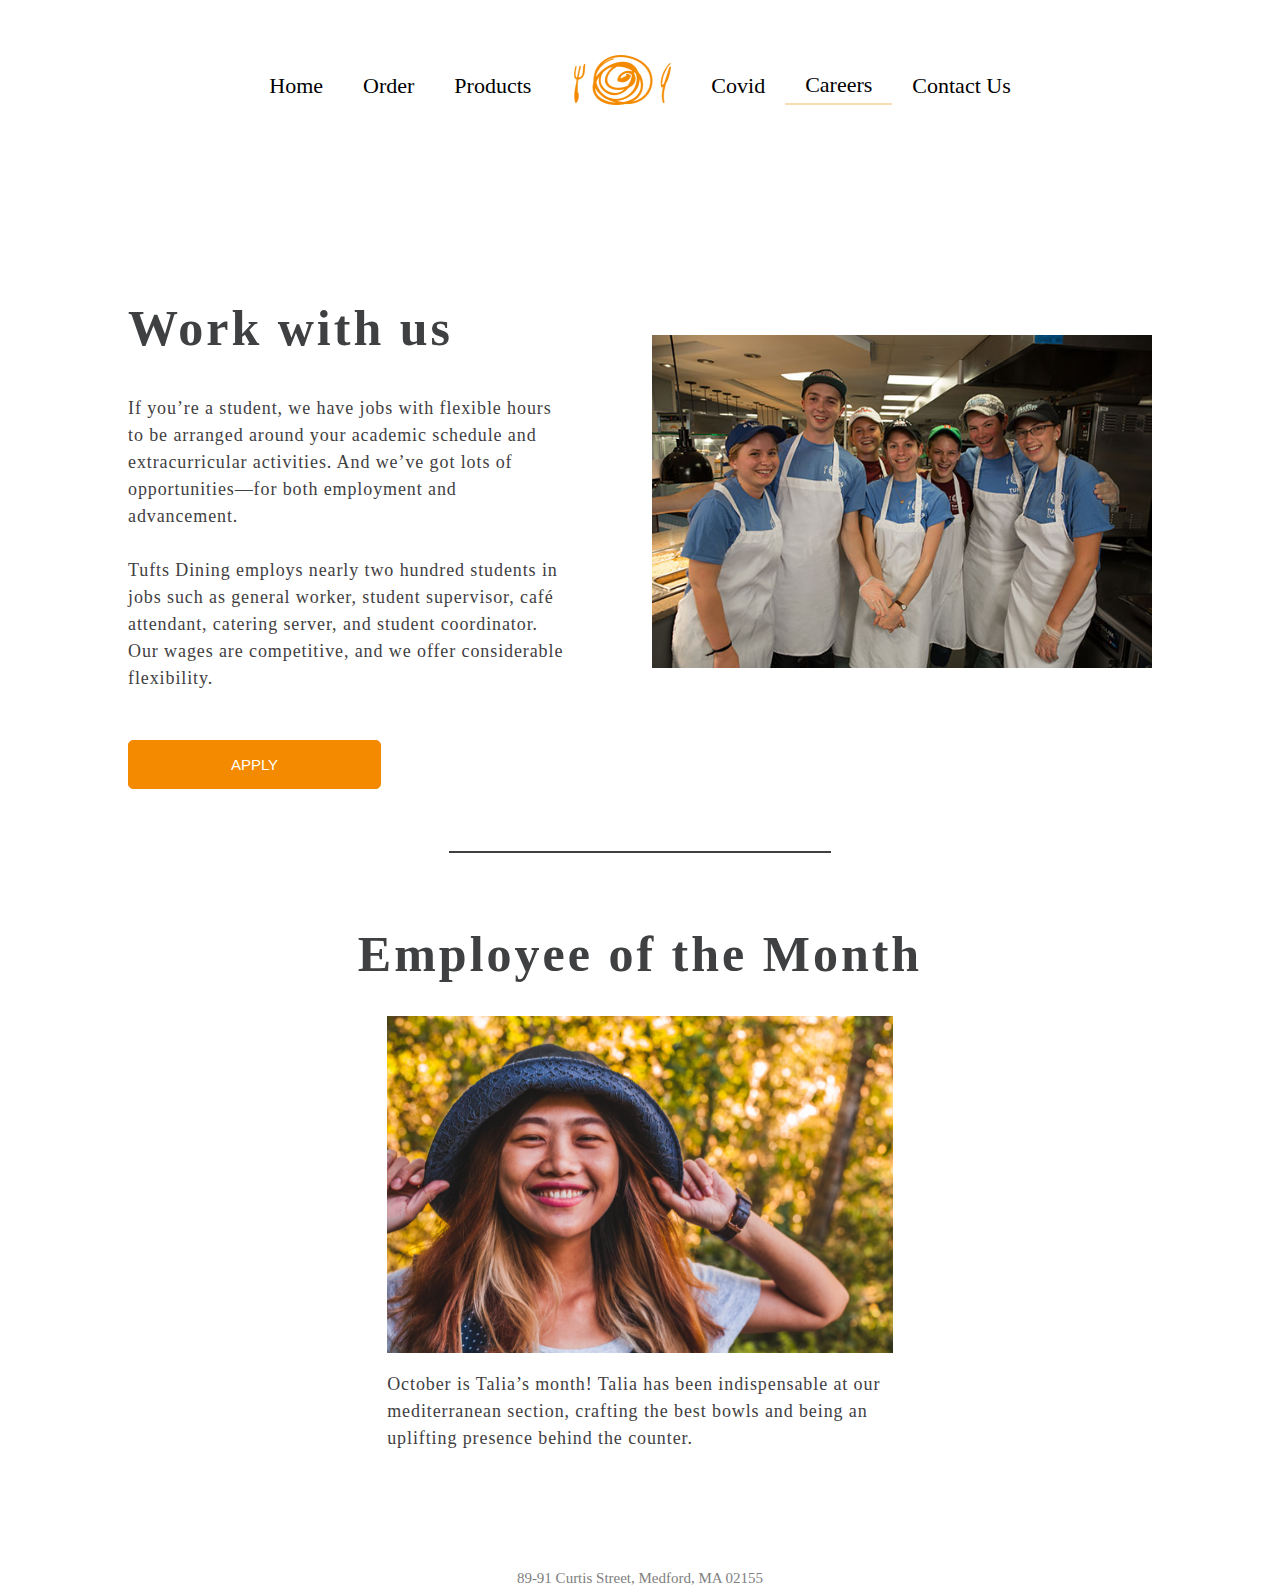
==== career.html @ c129bde1 "nav bar mobile friendly" ====
<!DOCTYPE html>

<html lang="en">
<head>
  <meta charset="utf-8">

  <title>Career</title>
  <!-- <meta name="description" content=""> -->
  <!-- <meta name="author" content=""> -->
  <meta name=‘viewport’ content=“width=device-width, initial-scale=1”>
  <!-- <link rel="stylesheet" href="css/styleorder.css"> -->
  <link rel="stylesheet" href="css/style.css">
  <style type="text/css">
  	  div.grandparent 
  	  {
  		display: flex;
  		flex-direction: row;
  	  	margin-left: 120px;
  	  	margin-right: 120px;
  	  	/*border: 3px solid blue;*/
  	  	margin-top: 0px;
  	  }

  	  div.work-with-us-container 
  	  {	
  	  	display: flex;
  	  	flex-direction: column;
  	  	margin-right: 40px;
  	  	margin-top: 100px;
  	  	/*border: 3px solid red;*/
	   }

	  div.student-image-div 
	  {
  		margin-top: 140px;
  		/*margin-bottom: 0px;*/
  		margin-left: 40px;
  		max-width: 100%;
  		/*border: 3px solid black;*/
	  }

  	  h2 
  	  {	
		/*font-family: Playfair Display;
		font-style: normal;
		font-weight: bold;
		font-size: 50px;
		line-height: 67px;
		letter-spacing: 0.06em;
		color: #3F4042;*/
  	  }

	  p 
	  { 	
		/*font-family: Avenir;
		font-style: normal;
		font-weight: normal;
		font-size: 18px;
		line-height: 27px;
		letter-spacing: 0.05em;
		color: #3F4042;*/
	  }

	  input.apply 
	  {
		width: 253px;
		height: 49px;
		margin-top: 30px;
		background-color: #F38A00;
		color: #FFFFFF;
		border: 1px solid #F38A00;
		border-radius: 5px;
		font-size: 15px;
		outline: none;
	  }

	  input.apply:hover 
	  {
		background-color: #D97B00;
	  }
		
	  img.students 
	  {
		width: 600px;
		box-sizing: border-box;
	  }

	  hr 
	  {
	  	border: 1px solid #3F4042;
	  	width: 30%;
	  }

	  img.employee 
	  {
		display: block;
		box-sizing: border-box;
		margin-left: auto;
		margin-right: auto;
		width: 40%;
	  }
		
	  #employeeTextDiv
	  {
		/*font-family: Avenir;
		font-style: normal;
		font-weight: normal;
		font-size: 18px;
		line-height: 27px;
		letter-spacing: 0.05em;
		color: #3F4042;*/
		display: block;
		box-sizing: border-box;
		margin-left: auto;
		margin-right: auto;
		width: 40%;
		text-align: left;
	  }

	  @media (max-width: 1300px)
	  {
	  	img.students 
	  	{
	  		width: 500px;
	  	}
	  }

	  @media (max-width: 1000px)
	  {
	  	img.students
	  	{
	  		width: 450px;
	  	}

	  	div.grandparent
	  	{
	  		flex-direction: column-reverse;
	  		margin-left: 80px;
  	  		margin-right: 80px;
  	  		justify-content: center;
	  	}

	  	div.student-image-div 
	    {
	  		margin-top: 210px;
	  		margin-left: 0px;
	  		margin-right: 0px;
	  		display: flex;
	  		justify-content: center;
	    }

	    div.work-with-us-container 
  	  	{	
	  	  	display: flex;
	  	  	flex-direction: column;
	  	  	margin-top: 15px;
	  	  	align-items: center;
	  	  	margin-right: 0px;
	  	  	margin-left: 0px;
	    }

	    h2
	    {
	    	text-align: center;
	    	font-size: 90px;
			line-height: 80px;
	    }

	    .text-block, #employeeTextDiv
	    {
	    	text-align: center;
	    	font-size: 40px;
	    	line-height: 60px;
	    }

	    input.apply 
	  	{
		width: 400px;
		height: 100px;
		font-size: 40px;
		
	  	}

	    hr 
	    {
	  		width: 70%;
	    }

	    img.employee
	    {
	    	width: 60%;
	    }

	    #employeeTextDiv
	  	{
	  		width: 60%;
	  	}
  </style>

  <script language="javascript">
  	window.onload = function()
	{
		document.getElementById("apply-button").onclick = 
		function()
		{
			do 
			{
				email = prompt("Please enter your email to register interest for this position:", "john.doe@tufts.edu");
				promptAgain = false;
				if (email.endsWith("@gmail.com") || email.endsWith("@hotmail.com") || email.endsWith("@yahoo.com") 
					|| email.endsWith(".edu") || email.endsWith(".net") || email.endsWith(".com"))
				{
					promptAgain = false;
					alert("Thank you!");
				}
				else 
				{
					alert("Invalid email. Please try again.");
					promptAgain = true;
				}
			}
			while (promptAgain);
		}
	}
  </script>

</head>

<body>
	<nav>
		<div class="nav">
			<div class="nav-item"><a href="index.html" >Home</a></div>
			<div class="nav-item"><a href="order.html" >Order</a></div>
			<div class="nav-item"><a href="products.html" >Products</a></div>
			<div class="nav-item" id="logo"><a href="index.html"> <img src="images/logoSecondary.png"/></a></div>
			<div class="nav-item"><a href="covid.html" >Covid</a></div>
			<div class="nav-item" id="current-page"><a href="career.html" >Careers</a></div>
			<div class="nav-item"><a href="contact.html" >Contact Us</a></div>
		</div>

		<div class="nav-mobile" style="margin-top: 50px; margin-bottom: 18px;">
        <div class="nav-item-mobile"><a href="index.html" >Home</a></div>
        <div class="nav-item-mobile"><a href="order.html" >Order</a></div>
        <div class="nav-item-mobile"><a href="products.html" >Products</a></div>
      </div>
      <div class="nav-mobile" style="margin-bottom: 10px;">
        <div class="nav-image-mobile"><a href="index.html"> <img src="images/logoSecondary.png"/></a></div>
      </div>
      <div class="nav-mobile" style="margin-bottom: 75px;">
        <div class="nav-item-mobile"><a href="covid.html" >Covid</a></div>
        <div class="nav-item-mobile" id="current-page"><a href="career.html" >Careers</a></div>
        <div class="nav-item-mobile"><a href="contact.html" >Contact Us</a></div>
      </div>
	</nav>
	<div class="grandparent">
		<div class="work-with-us-container">
			<!-- <div class="work-with-us-child "> -->
				<h2 style="margin-bottom:15px; margin-top: 0px;">
					Work with us
				</h2>
			<!-- </div> -->
			<!-- <div class="work-with-us-child "> -->
				<p class="text-block">
			  		If you’re a student, we have jobs with flexible hours to be arranged around your academic schedule and extracurricular activities. And we’ve got lots of opportunities—for both employment and advancement.
					<br/> <br/>
					Tufts Dining employs nearly two hundred students in jobs such as general worker, student supervisor, café attendant, catering server, and student coordinator. Our wages are competitive, and we offer considerable flexibility.
				</p>
			<!-- </div> -->
			<div class="work-with-us-child ">
				<input class="apply" type="button" value="APPLY" id="apply-button">	
			</div>
		</div>
		<div class="student-image-div">
			<div>
			<img class="students" src="images/careers-image.jpg"/>
			</div>
		</div>
	</div>
	<br/> <br/> <br/>
	<hr />
	<br/>
	<h2 style="margin-bottom: 10px; text-align: center;">
		Employee of the Month
	</h2>
	<br/>
	<img class="employee" src="images/smiling-woman.jpg"/>
	<br/>
	<div class="text-block" id="employeeTextDiv">
		October is Talia’s month! Talia has been indispensable at our mediterranean section, crafting the best bowls and being an uplifting presence behind the counter.
	</div>
	<br/>

	<footer>
      <div>89-91 Curtis Street, Medford, MA 02155</div>
    </footer>
</body>
</html>
---- css/styleorder.css ----
h1 {
	font-family: Playfair Display;
	font-style: normal;
	font-weight: bold;
	font-size: 50px;
}

.is-mobile {display:none;}

header {
	display: flex;
	align-items: center;
}

/*div img {
	width: 225px;
	height: 225px;
}*/

.grid-container {
	display: grid;
	grid-template-columns: 33% 33% 33%;
	grid-template-rows: 241.5px 241.5px 241.5px;
	margin: 5%;
}

.grid-item {display: flex;}

a {text-decoration: none; color: #000;}

a:hover {color: #F38A00;}

h3 {
	margin: 0px 24px;
	font-weight: 800;
	font: 18px Avenir;
	line-height: 147.6%;
	letter-spacing: 0.06em;
}

h4 {
	font: 24px Playfair Display;
	font-weight: bold;
	line-height: 32px;
	letter-spacing: 0.06em;
	color: #F38A00;
	margin-left: 24px;
}

/*footer {
    font: 15px Avenir !important; 
    color: grey; 
    position: fixed;
    left: 5%;
    bottom: 0; 
    text-align: center;
    width: 100%;
}*/
---- css/style.css ----
div.child {
    margin-left: 120px;
    margin-right: 120px;
}

h1 {	
    font-family: Playfair Display;
    font-style: normal;
    font-weight: bold;
    font-size: 50px;
    line-height: 67px;
    letter-spacing: 0.06em;
    color: #3F4042;

}

h2 {	
    font-family: Playfair Display;
    font-style: normal;
    font-weight: bold;
    font-size: 50px;
    line-height: 67px;
    letter-spacing: 0.06em;
    color: #3F4042;
}

.text-block { 	
    font-family: Avenir;
    font-style: normal;
    font-weight: normal;
    font-size: 18px;
    line-height: 27px;
    letter-spacing: 0.05em;
    color: #3F4042;
}

ul {
    font-family: Avenir;
    font-style: normal;
    font-weight: normal;
    font-size: 18px;
    line-height: 27px;
    letter-spacing: 0.05em;
    color: #3F4042;
}

footer {
    font: 15px Avenir !important; 
    color: grey; 
    text-align: center;
    width: 100%;
    margin-top: 100px;
}

.nav {
    display: flex; 
    align-items: center; 
    justify-content: center;
    flex-direction: row;
    flex-wrap: wrap;
    margin-left: 120px;
    margin-right: 120px;
    margin-top: 50px;
    margin-bottom: 75px;
}
                
.nav-item {
    font-family: Avenir;
    font-style: normal;
    font-weight: 500;
    font-size: 22px;
    line-height: 27px;
    color: #000000;

    display: inline-block;
    list-style-type: none;
    padding: 5px 20px 5px 20px;
    box-sizing: border-box;
    text-align: center;
}
                
.nav-item:hover {
    color: #F38A00; 
}

.nav-mobile {
    display: none;
}

.nav-item-mobile {
    display: none;
}

.nav-image-mobile {
    display: none;
}

#current-page {
    border-bottom: 2px solid rgba(243, 138, 0, 0.3); 
}
                
nav a {
    text-decoration: none; 
    color: inherit
}

@media (max-width: 1000px) {
.nav {
    display: none;
}

.nav-item {
    font-size: 30px;
}

.nav-mobile {
    display: flex; 
    align-items: center; 
    justify-content: center;
    flex-direction: row;
    flex-wrap: wrap;
    margin-left: 120px;
    margin-right: 120px;
}

.nav-item-mobile {
    font-family: Avenir;
    font-style: normal;
    font-weight: 500;
    font-size: 30px;
    line-height: 27px;
    color: #000000;

    display: inline-block;
    list-style-type: none;
    padding: 5px 20px 5px 20px;
    box-sizing: border-box;
    text-align: center;
}

.nav-image-mobile {
    display: inline-block;
    list-style-type: none;
    padding: 5px 20px 5px 20px;
    box-sizing: border-box;
    text-align: center;
}
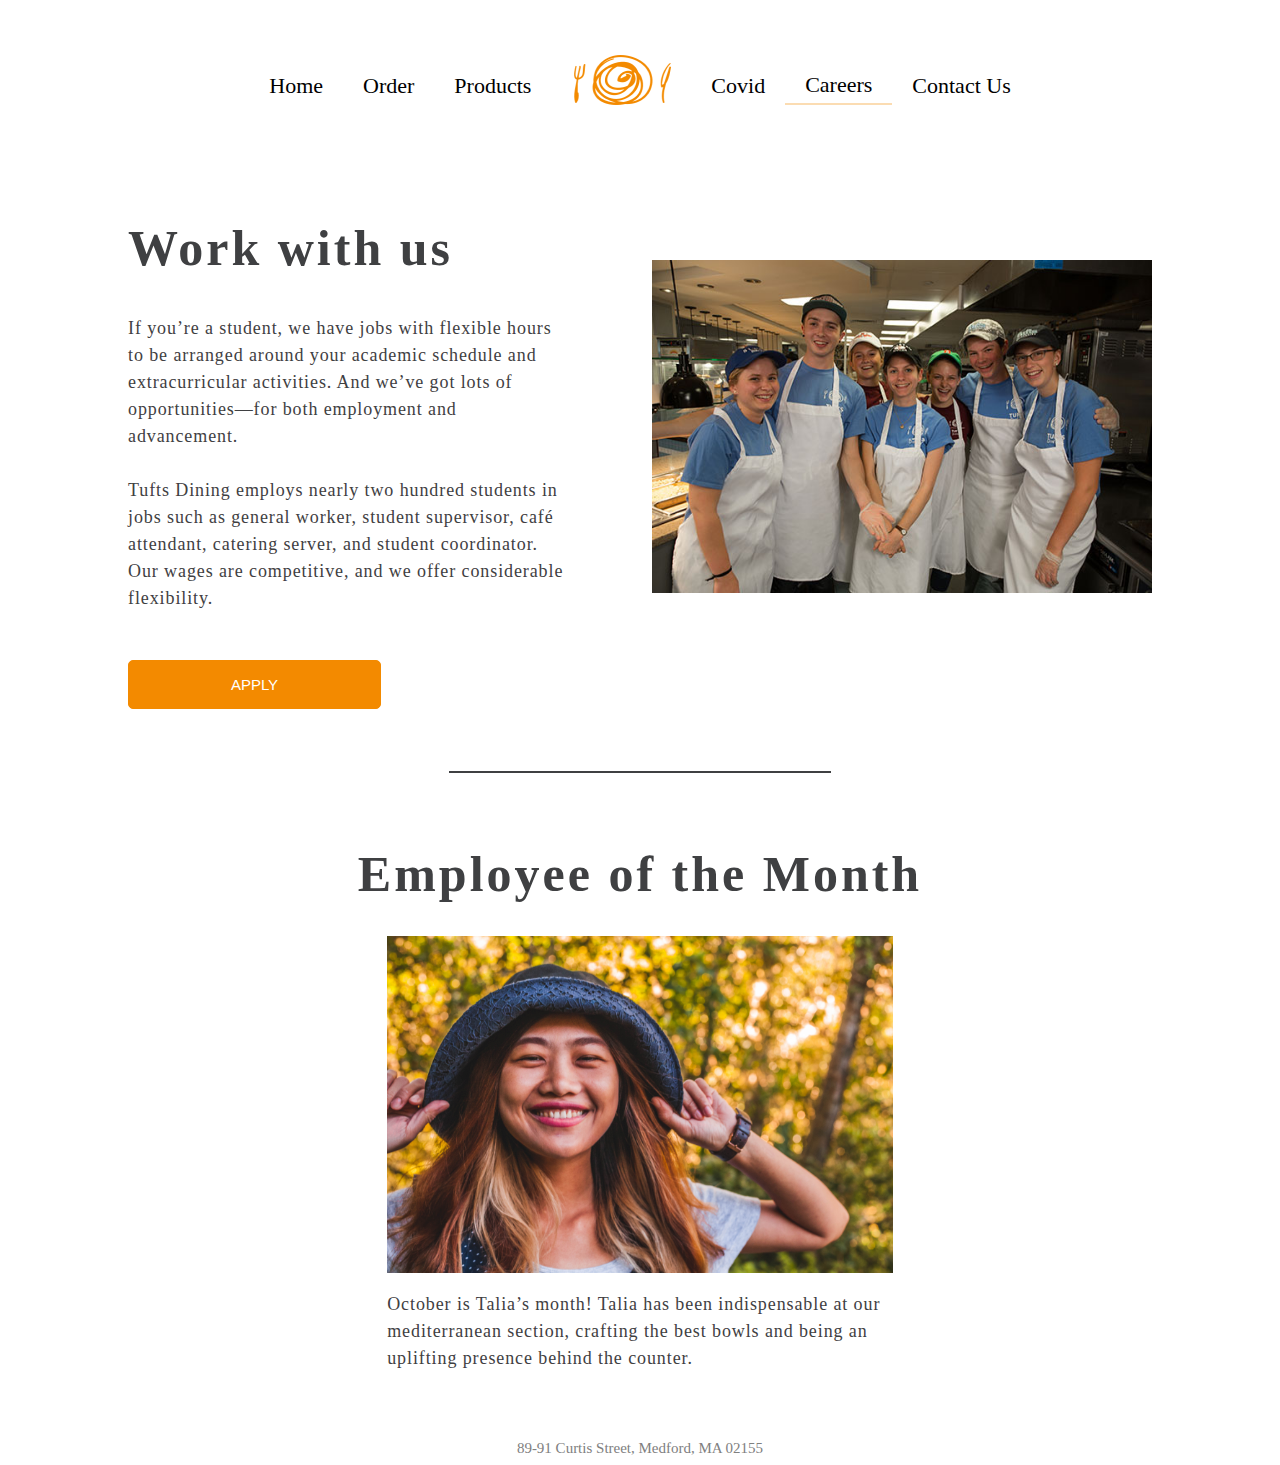
==== commit d264f991: "tweaked styling" ====
--- a/career.html
+++ b/career.html
@@ -26,39 +26,17 @@
   	  	display: flex;
   	  	flex-direction: column;
   	  	margin-right: 40px;
-  	  	margin-top: 100px;
+  	  	margin-top: 20px;
   	  	/*border: 3px solid red;*/
 	   }
 
 	  div.student-image-div 
 	  {
-  		margin-top: 140px;
+  		margin-top: 65px;
   		/*margin-bottom: 0px;*/
   		margin-left: 40px;
   		max-width: 100%;
   		/*border: 3px solid black;*/
-	  }
-
-  	  h2 
-  	  {	
-		/*font-family: Playfair Display;
-		font-style: normal;
-		font-weight: bold;
-		font-size: 50px;
-		line-height: 67px;
-		letter-spacing: 0.06em;
-		color: #3F4042;*/
-  	  }
-
-	  p 
-	  { 	
-		/*font-family: Avenir;
-		font-style: normal;
-		font-weight: normal;
-		font-size: 18px;
-		line-height: 27px;
-		letter-spacing: 0.05em;
-		color: #3F4042;*/
 	  }
 
 	  input.apply 
@@ -102,13 +80,6 @@
 		
 	  #employeeTextDiv
 	  {
-		/*font-family: Avenir;
-		font-style: normal;
-		font-weight: normal;
-		font-size: 18px;
-		line-height: 27px;
-		letter-spacing: 0.05em;
-		color: #3F4042;*/
 		display: block;
 		box-sizing: border-box;
 		margin-left: auto;
@@ -142,9 +113,10 @@
 
 	  	div.student-image-div 
 	    {
-	  		margin-top: 210px;
+	  		margin-top: 10px;
 	  		margin-left: 0px;
 	  		margin-right: 0px;
+	  		margin-bottom: 25px;
 	  		display: flex;
 	  		justify-content: center;
 	    }
@@ -159,7 +131,7 @@
 	  	  	margin-left: 0px;
 	    }
 
-	    h2
+	    h1
 	    {
 	    	text-align: center;
 	    	font-size: 90px;
@@ -171,14 +143,14 @@
 	    	text-align: center;
 	    	font-size: 40px;
 	    	line-height: 60px;
+	    	margin-top: 5px;
 	    }
 
 	    input.apply 
 	  	{
-		width: 400px;
-		height: 100px;
-		font-size: 40px;
-		
+			width: 400px;
+			height: 100px;
+			font-size: 40px;
 	  	}
 
 	    hr 
@@ -255,9 +227,9 @@
 	<div class="grandparent">
 		<div class="work-with-us-container">
 			<!-- <div class="work-with-us-child "> -->
-				<h2 style="margin-bottom:15px; margin-top: 0px;">
+				<h1 style="margin-bottom:15px; margin-top: 0px;">
 					Work with us
-				</h2>
+				</h1>
 			<!-- </div> -->
 			<!-- <div class="work-with-us-child "> -->
 				<p class="text-block">
--- a/css/styleorder.css
+++ b/css/styleorder.css
@@ -3,6 +3,7 @@
 	font-style: normal;
 	font-weight: bold;
 	font-size: 50px;
+	margin-top: 0px;
 }
 
 .is-mobile {display:none;}
@@ -10,23 +11,31 @@
 header {
 	display: flex;
 	align-items: center;
+	margin-left: 120px;
+    margin-right: 120px;
 }
-
-/*div img {
-	width: 225px;
-	height: 225px;
-}*/
 
 .grid-container {
 	display: grid;
 	grid-template-columns: 33% 33% 33%;
-	grid-template-rows: 241.5px 241.5px 241.5px;
-	margin: 5%;
+	grid-template-rows: 241.5px 241.5px 0px;
+	/*grid-template-rows: 241.5px 241.5px 241.5px;*/
+	/*margin: 5%;*/
+	margin-left: 120px;
+    margin-right: 120px;
+    margin-bottom: 0px;
+    padding-bottom: 0px;
 }
 
-.grid-item {display: flex;}
+.grid-item {
+	display: flex;
+	margin-bottom: 10px;
+}
 
-a {text-decoration: none; color: #000;}
+a {
+	text-decoration: none;
+	color: #000;
+}
 
 a:hover {color: #F38A00;}
 
@@ -46,13 +55,3 @@
 	color: #F38A00;
 	margin-left: 24px;
 }
-
-/*footer {
-    font: 15px Avenir !important; 
-    color: grey; 
-    position: fixed;
-    left: 5%;
-    bottom: 0; 
-    text-align: center;
-    width: 100%;
-}*/
--- a/css/style.css
+++ b/css/style.css
@@ -49,7 +49,7 @@
     color: grey; 
     text-align: center;
     width: 100%;
-    margin-top: 100px;
+    margin-top: 50px;
 }
 
 .nav {
@@ -105,6 +105,22 @@
 }
 
 @media (max-width: 1000px) {
+.text-block {   
+    /*font-family: Avenir;
+    font-style: normal;
+    font-weight: normal;*/
+    font-size: 28px;
+    line-height: 37px;
+    text-align: center;
+    /*letter-spacing: 0.05em;
+    color: #3F4042;*/
+}
+
+ul li {
+    font-size: 25px;
+    line-height: 37px;
+}
+
 .nav {
     display: none;
 }
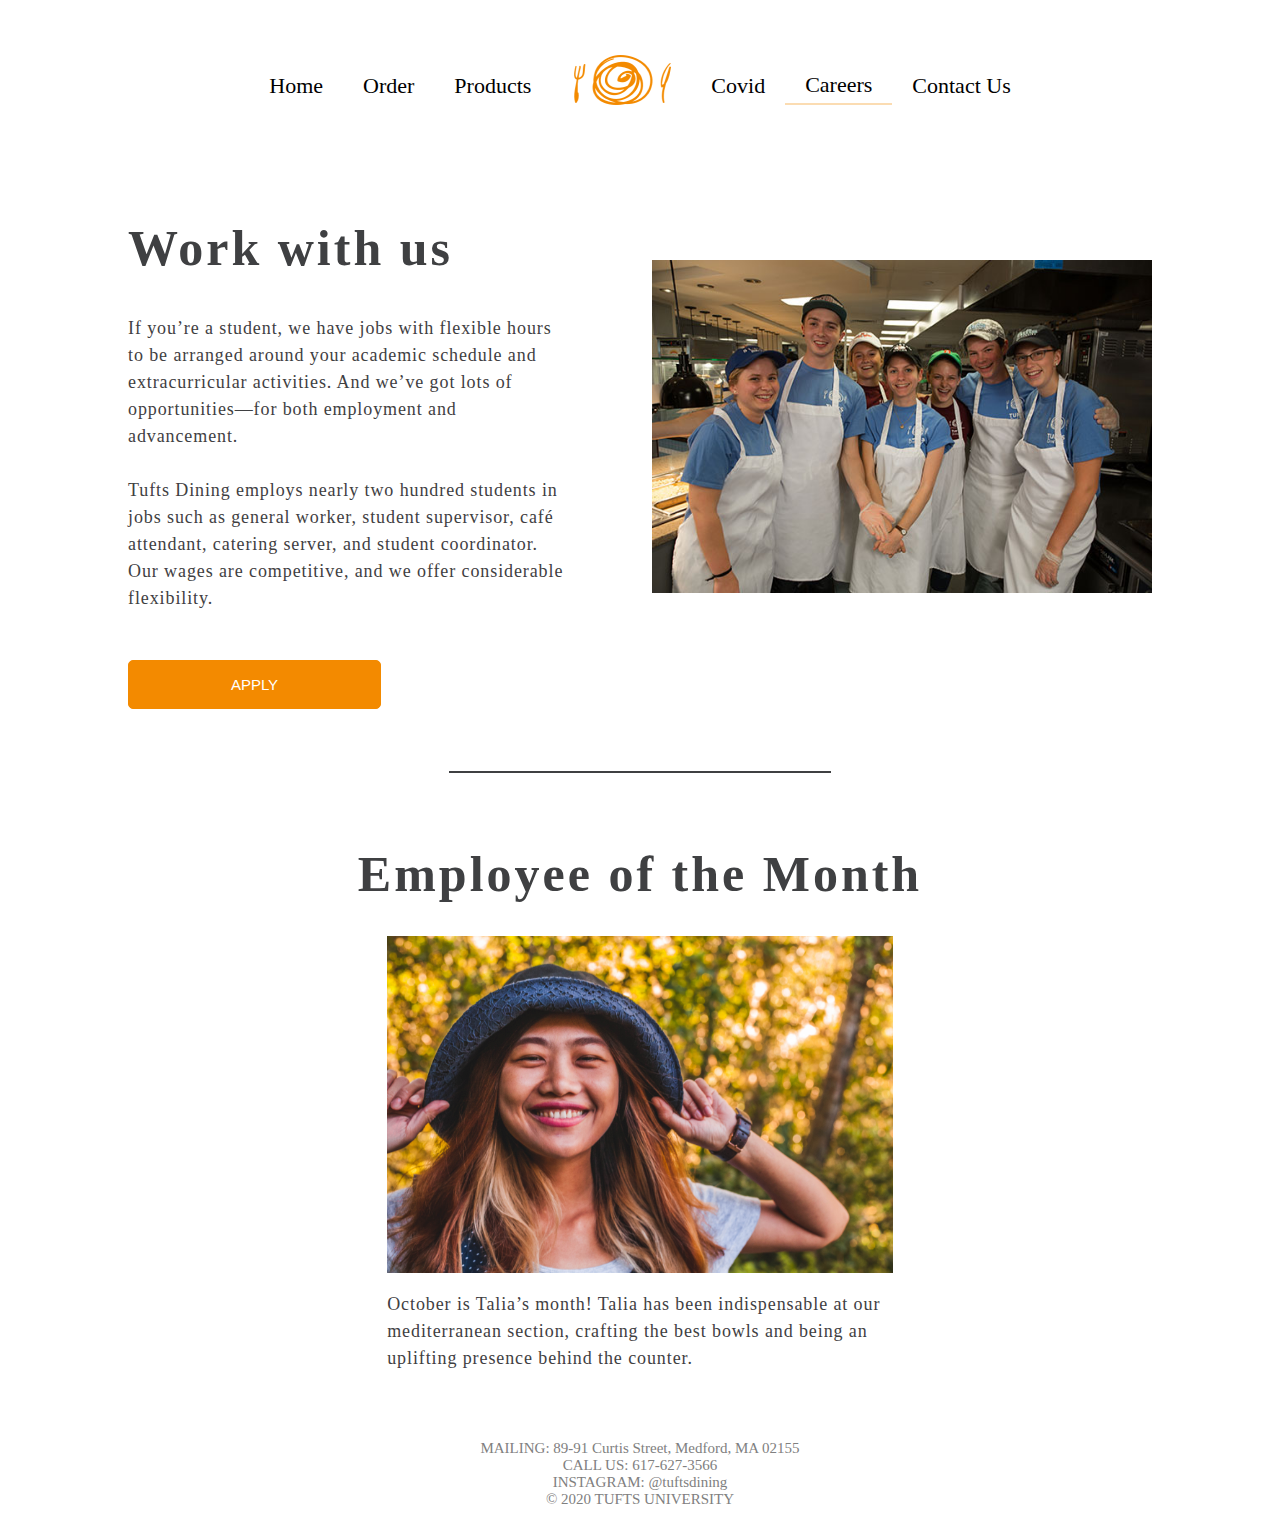
==== commit fe47aa88: "fixed footer, made order.html responsive and fixed Andy's page" ====
--- a/career.html
+++ b/career.html
@@ -8,6 +8,8 @@
   <!-- <meta name="description" content=""> -->
   <!-- <meta name="author" content=""> -->
   <meta name=‘viewport’ content=“width=device-width, initial-scale=1”>
+  <script src="http://code.jquery.com/jquery-3.5.1.slim.js" integrity="sha256-DrT5NfxfbHvMHux31Lkhxg42LY6of8TaYyK50jnxRnM=" crossorigin="anonymous"></script>
+
   <!-- <link rel="stylesheet" href="css/styleorder.css"> -->
   <link rel="stylesheet" href="css/style.css">
   <style type="text/css">
@@ -166,7 +168,24 @@
 	    #employeeTextDiv
 	  	{
 	  		width: 60%;
-	  	}
+		}
+	  }
+
+	/* Credits to https://www.w3schools.com/howto/tryit.asp?filename=tryhow_css_image_shake for this function */
+	@keyframes shake {
+		0% { transform: translate(1px, 1px) rotate(0deg); }
+		10% { transform: translate(-1px, -2px) rotate(-1deg); }
+		20% { transform: translate(-3px, 0px) rotate(1deg); }
+		30% { transform: translate(3px, 2px) rotate(0deg); }
+		40% { transform: translate(1px, -1px) rotate(1deg); }
+		50% { transform: translate(-1px, 2px) rotate(-1deg); }
+		60% { transform: translate(-3px, 1px) rotate(0deg); }
+		70% { transform: translate(3px, 1px) rotate(-1deg); }
+		80% { transform: translate(-1px, -1px) rotate(1deg); }
+		90% { transform: translate(1px, 2px) rotate(0deg); }
+		100% { transform: translate(1px, -2px) rotate(-1deg); }
+	}
+	
   </style>
 
   <script language="javascript">
@@ -263,7 +282,16 @@
 	<br/>
 
 	<footer>
-      <div>89-91 Curtis Street, Medford, MA 02155</div>
-    </footer>
+      	<div>MAILING: 89-91 Curtis Street, Medford, MA 02155</div>
+      	<div>CALL US: 617-627-3566</div>
+      	<div>INSTAGRAM: @tuftsdining</div>
+      	<div>© 2020 TUFTS UNIVERSITY</div>
+	</footer>
+		<script language="javascript">
+		$(".nav").mouseover(function() {
+			$(".nav :hover").css("animation", "shake 0.5s");
+			$(".nav :hover").css("animation-iteration-count", "4");
+		});
+	</script>
 </body>
 </html>--- a/css/styleorder.css
+++ b/css/styleorder.css
@@ -11,7 +11,7 @@
 header {
 	display: flex;
 	align-items: center;
-	margin-left: 120px;
+	margin-left: 10%;
     margin-right: 120px;
 }
 
--- a/css/style.css
+++ b/css/style.css
@@ -3,7 +3,7 @@
     margin-right: 120px;
 }
 
-h1 {	
+h1 {    
     font-family: Playfair Display;
     font-style: normal;
     font-weight: bold;
@@ -14,7 +14,7 @@
 
 }
 
-h2 {	
+h2 {    
     font-family: Playfair Display;
     font-style: normal;
     font-weight: bold;
@@ -24,7 +24,7 @@
     color: #3F4042;
 }
 
-.text-block { 	
+.text-block {   
     font-family: Avenir;
     font-style: normal;
     font-weight: normal;
@@ -143,7 +143,7 @@
     font-family: Avenir;
     font-style: normal;
     font-weight: 500;
-    font-size: 30px;
+    font-size: 45px;
     line-height: 27px;
     color: #000000;
 
@@ -162,5 +162,15 @@
     text-align: center;
 }
 
+.nav-image-mobile img {
+    width: 125px;
+}
 
+#current-page {
+    color: #F38A00; 
+    border-bottom: none;
+}
 
+footer {
+    font: 28px Avenir !important; 
+}